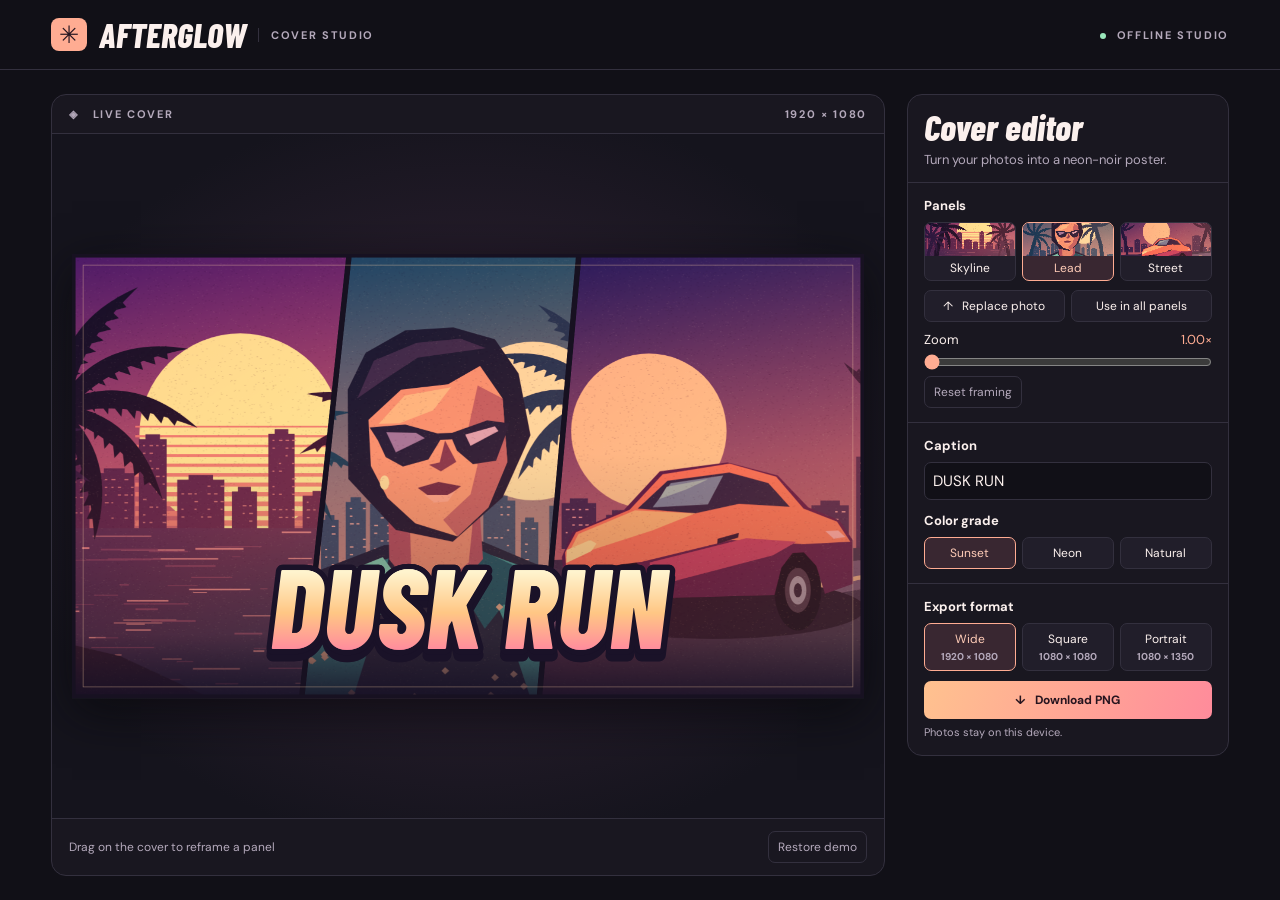
==== app/index.html @ 69e6e4e0 "Publish project with Chinese and English usage instructions" ====
<!doctype html>
<html lang="en">
<meta charset="utf-8">
<meta name="viewport" content="width=device-width, initial-scale=1">
<title>Afterglow — Cover Studio</title>
<link rel="stylesheet" href="studio.css">
<script src="art.js" defer></script>
<script src="studio.js" defer></script>
<header><a class="brand" href="./index.html"><span class="mark">✳</span> AFTERGLOW <small>COVER STUDIO</small></a><span class="offline"><i></i> OFFLINE STUDIO</span></header>
<main>
<section class="workspace" aria-label="Cover preview">
  <div class="stage-head"><span>◈ &nbsp; LIVE COVER</span><span id="size"></span></div>
  <div class="stage"><canvas id="cover" aria-label="Cover preview. Select a panel and position it by dragging."></canvas></div>
  <div class="stage-foot"><span>Drag on the cover to reframe a panel</span><button id="demo">Restore demo</button></div>
</section>
<aside>
  <div class="intro"><h1>Cover editor</h1><p>Turn your photos into a neon-noir poster.</p></div>
  <section class="controls"><h2>Panels</h2><div id="panels"></div>
  <input id="file" type="file" accept="image/*" hidden>
  <div class="actions"><button id="replace">↑ &nbsp; Replace photo</button><button id="duplicate">Use in all panels</button></div>
  <label class="row" for="zoom">Zoom <output id="zoomValue"></output></label>
  <input id="zoom" type="range" min="1" max="4" step=".01" value="1">
  <button class="subtle" id="reset">Reset framing</button>
  </section>
  <section class="controls"><label class="row caption" for="caption">Caption</label><input id="caption" maxlength="48" value="DUSK RUN">
  <h2>Color grade</h2><div id="grades"></div></section>
  <section class="controls"><h2>Export format</h2><div id="formats"></div>
  <button id="download">↓ &nbsp; Download PNG</button>
  <p id="status" role="status" aria-live="polite">Photos stay on this device.</p></section>
</aside>
</main>
</html>
---- app/studio.css ----
@font-face{font-family:Barlow;src:url(fonts/display.woff2);font-weight:800;font-style:italic}
@font-face{font-family:Studio;src:url(fonts/ui.woff2);font-weight:400}
@font-face{font-family:Studio;src:url(fonts/bold.woff2);font-weight:700}
:root{color-scheme:dark;--ink:#111017;--surface:#191720;--edge:#33303e;--paper:#fbf0ed;--muted:#b4a9bb;--hot:#ffac92}
*{box-sizing:border-box}
body{margin:0;background:var(--ink);color:var(--paper);font:15px Studio,sans-serif}
header{height:70px;border-bottom:1px solid var(--edge);padding:0 clamp(20px,4vw,60px);display:flex;justify-content:space-between;align-items:center}
.brand{text-decoration:none;color:inherit;font:italic 800 34px Barlow,sans-serif;display:flex;align-items:center;gap:12px}
.mark{font:24px Studio,sans-serif;color:#241520;background:var(--hot);padding:1px 8px;border-radius:8px}
small,.offline,.stage-head{font:700 11px Studio,sans-serif;letter-spacing:.15em}
small{border-left:1px solid var(--edge);padding-left:12px;color:var(--muted)}
.offline{color:var(--muted)}.offline i{display:inline-block;width:6px;height:6px;border-radius:100%;background:#9ae7bb;margin-right:6px}
main{max-width:1560px;margin:auto;padding:24px clamp(20px,4vw,60px);display:grid;grid-template-columns:minmax(0,1fr) 322px;gap:22px;align-items:start}
.workspace,aside{border:1px solid var(--edge);border-radius:15px;overflow:hidden;background:var(--surface)}
.stage-head,.stage-foot{display:flex;justify-content:space-between;align-items:center;padding:12px 17px;color:var(--muted)}
.stage-head{border-bottom:1px solid var(--edge)}
.stage-foot{border-top:1px solid var(--edge);font-size:12px}
.stage{height:clamp(340px,calc(100vh - 216px),760px);display:grid;place-items:center;padding:20px;background:radial-gradient(ellipse,#362438,#15141d 78%)}
canvas{display:block;max-width:100%;max-height:100%;width:auto;height:auto;object-fit:contain;box-shadow:0 14px 45px #08070bab;touch-action:none;cursor:grab}
canvas:active{cursor:grabbing}
.intro,.controls{padding:14px 16px}.controls{border-top:1px solid var(--edge)}
h1{margin:0;font:italic 800 36px/1 Barlow,sans-serif}p{margin:6px 0 0;color:var(--muted);font-size:13px}
h2,.caption{font-size:13px;font-weight:700;margin:0 0 8px}
button,input{font:inherit}button{cursor:pointer;border:1px solid var(--edge);border-radius:7px;color:inherit;background:#211e2a;padding:7px 9px;font-size:12px}
button:hover{border-color:var(--hot)}[aria-pressed=true]{border-color:var(--hot);background:#392731;color:#ffccb7}
button:focus-visible,input:focus-visible{outline:2px solid #ffe3a6;outline-offset:2px}
#panels,#grades,#formats,.actions{display:flex;gap:6px}#panels button,#grades button,#formats button,.actions button{flex:1}
#panels button{padding:0;overflow:hidden}#panels canvas{width:100%;height:33px;object-fit:cover;box-shadow:none;cursor:pointer}#panels span{display:block;padding:4px 0}
.actions{margin:9px 0}.row{display:flex;justify-content:space-between;font-size:13px}
output{color:var(--hot)}input[type=range]{width:100%;accent-color:var(--hot);margin:6px 0}
.subtle,#demo{background:transparent;color:var(--muted)}
#caption{width:100%;border:1px solid var(--edge);border-radius:7px;background:#111017;color:var(--paper);padding:8px;margin-bottom:12px}
#formats small{display:block;border:0;padding:3px 0 0;letter-spacing:0;font-size:10px}
#download{width:100%;margin-top:10px;background:linear-gradient(110deg,#ffc28f,#ff8b9b);border:0;color:#26141e;font-weight:700;padding:11px}
#status{min-height:16px;font-size:11px}
@media(max-width:780px){main{grid-template-columns:1fr}.stage{height:clamp(290px,70vw,530px)}}
@media(max-width:460px){header{padding:0 12px}.brand small{display:none}main{padding:12px}.stage{padding:8px}}
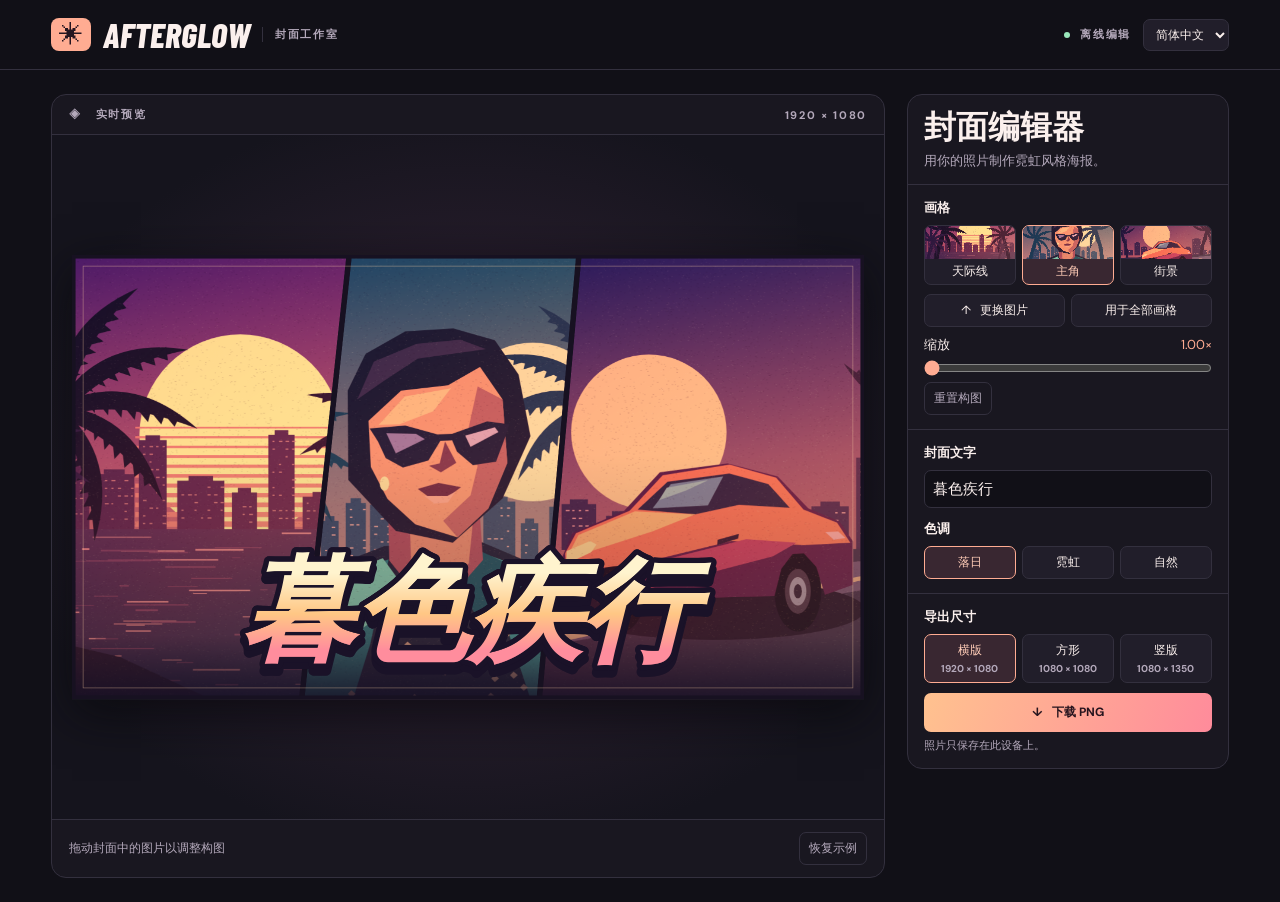
==== commit 8f0d6ff7: "Localize the public release in Simplified Chinese and English" ====
--- a/app/index.html
+++ b/app/index.html
@@ -1,32 +1,33 @@
 <!doctype html>
-<html lang="en">
+<html lang="zh-CN">
 <meta charset="utf-8">
 <meta name="viewport" content="width=device-width, initial-scale=1">
-<title>Afterglow — Cover Studio</title>
+<title>余晖 · 封面工作室</title>
 <link rel="stylesheet" href="studio.css">
 <script src="art.js" defer></script>
+<script src="language.js" defer></script>
 <script src="studio.js" defer></script>
-<header><a class="brand" href="./index.html"><span class="mark">✳</span> AFTERGLOW <small>COVER STUDIO</small></a><span class="offline"><i></i> OFFLINE STUDIO</span></header>
+<header><a class="brand" href="./index.html"><span class="mark">✳</span> AFTERGLOW <small><span data-copy="COVER STUDIO">封面工作室</span></small></a><span class="offline"><i></i> <span data-copy="OFFLINE STUDIO">离线编辑</span></span><label class="language-switch"><span class="sr-only">语言 / Language</span><select id="language"><option value="zh">简体中文</option><option value="en">English</option></select></label></header>
 <main>
-<section class="workspace" aria-label="Cover preview">
-  <div class="stage-head"><span>◈ &nbsp; LIVE COVER</span><span id="size"></span></div>
-  <div class="stage"><canvas id="cover" aria-label="Cover preview. Select a panel and position it by dragging."></canvas></div>
-  <div class="stage-foot"><span>Drag on the cover to reframe a panel</span><button id="demo">Restore demo</button></div>
+<section class="workspace" aria-label="封面预览" data-label="Cover preview">
+  <div class="stage-head"><span>◈ &nbsp; <span data-copy="LIVE COVER">实时预览</span></span><span id="size"></span></div>
+  <div class="stage"><canvas id="cover" aria-label="封面预览。选择一个画格，然后拖动调整构图。" data-label="Cover preview. Select a panel and position it by dragging."></canvas></div>
+  <div class="stage-foot"><span><span data-copy="Drag on the cover to reframe a panel">拖动封面中的图片以调整构图</span></span><button id="demo"><span data-copy="Restore demo">恢复示例</span></button></div>
 </section>
 <aside>
-  <div class="intro"><h1>Cover editor</h1><p>Turn your photos into a neon-noir poster.</p></div>
-  <section class="controls"><h2>Panels</h2><div id="panels"></div>
+  <div class="intro"><h1><span data-copy="Cover editor">封面编辑器</span></h1><p><span data-copy="Turn your photos into a neon-noir poster.">用你的照片制作霓虹风格海报。</span></p></div>
+  <section class="controls"><h2><span data-copy="Panels">画格</span></h2><div id="panels"></div>
   <input id="file" type="file" accept="image/*" hidden>
-  <div class="actions"><button id="replace">↑ &nbsp; Replace photo</button><button id="duplicate">Use in all panels</button></div>
-  <label class="row" for="zoom">Zoom <output id="zoomValue"></output></label>
+  <div class="actions"><button id="replace">↑ &nbsp; <span data-copy="Replace photo">更换图片</span></button><button id="duplicate"><span data-copy="Use in all panels">用于全部画格</span></button></div>
+  <label class="row" for="zoom"><span data-copy="Zoom">缩放</span> <output id="zoomValue"></output></label>
   <input id="zoom" type="range" min="1" max="4" step=".01" value="1">
-  <button class="subtle" id="reset">Reset framing</button>
+  <button class="subtle" id="reset"><span data-copy="Reset framing">重置构图</span></button>
   </section>
-  <section class="controls"><label class="row caption" for="caption">Caption</label><input id="caption" maxlength="48" value="DUSK RUN">
-  <h2>Color grade</h2><div id="grades"></div></section>
-  <section class="controls"><h2>Export format</h2><div id="formats"></div>
-  <button id="download">↓ &nbsp; Download PNG</button>
-  <p id="status" role="status" aria-live="polite">Photos stay on this device.</p></section>
+  <section class="controls"><label class="row caption" for="caption"><span data-copy="Caption">封面文字</span></label><input id="caption" maxlength="48" value="暮色疾行">
+  <h2><span data-copy="Color grade">色调</span></h2><div id="grades"></div></section>
+  <section class="controls"><h2><span data-copy="Export format">导出尺寸</span></h2><div id="formats"></div>
+  <button id="download">↓ &nbsp; <span data-copy="Download PNG">下载 PNG</span></button>
+  <p id="status" role="status" aria-live="polite"><span data-copy="Photos stay on this device.">照片只保存在此设备上。</span></p></section>
 </aside>
 </main>
 </html>
--- a/app/studio.css
+++ b/app/studio.css
@@ -35,3 +35,10 @@
 #status{min-height:16px;font-size:11px}
 @media(max-width:780px){main{grid-template-columns:1fr}.stage{height:clamp(290px,70vw,530px)}}
 @media(max-width:460px){header{padding:0 12px}.brand small{display:none}main{padding:12px}.stage{padding:8px}}
+
+.language-switch{margin-left:12px}
+header .offline{margin-left:auto}
+.language-switch select{font:inherit;font-size:12px;background:#211e2a;color:var(--paper);border:1px solid var(--edge);border-radius:7px;padding:6px 8px}
+.sr-only{position:absolute;width:1px;height:1px;overflow:hidden;clip-path:inset(50%);white-space:nowrap}
+:lang(zh-CN) h1{font:700 32px/1.15 Studio,"Microsoft YaHei",sans-serif}
+@media(max-width:460px){header .offline{display:none}.language-switch{margin-left:auto}}
